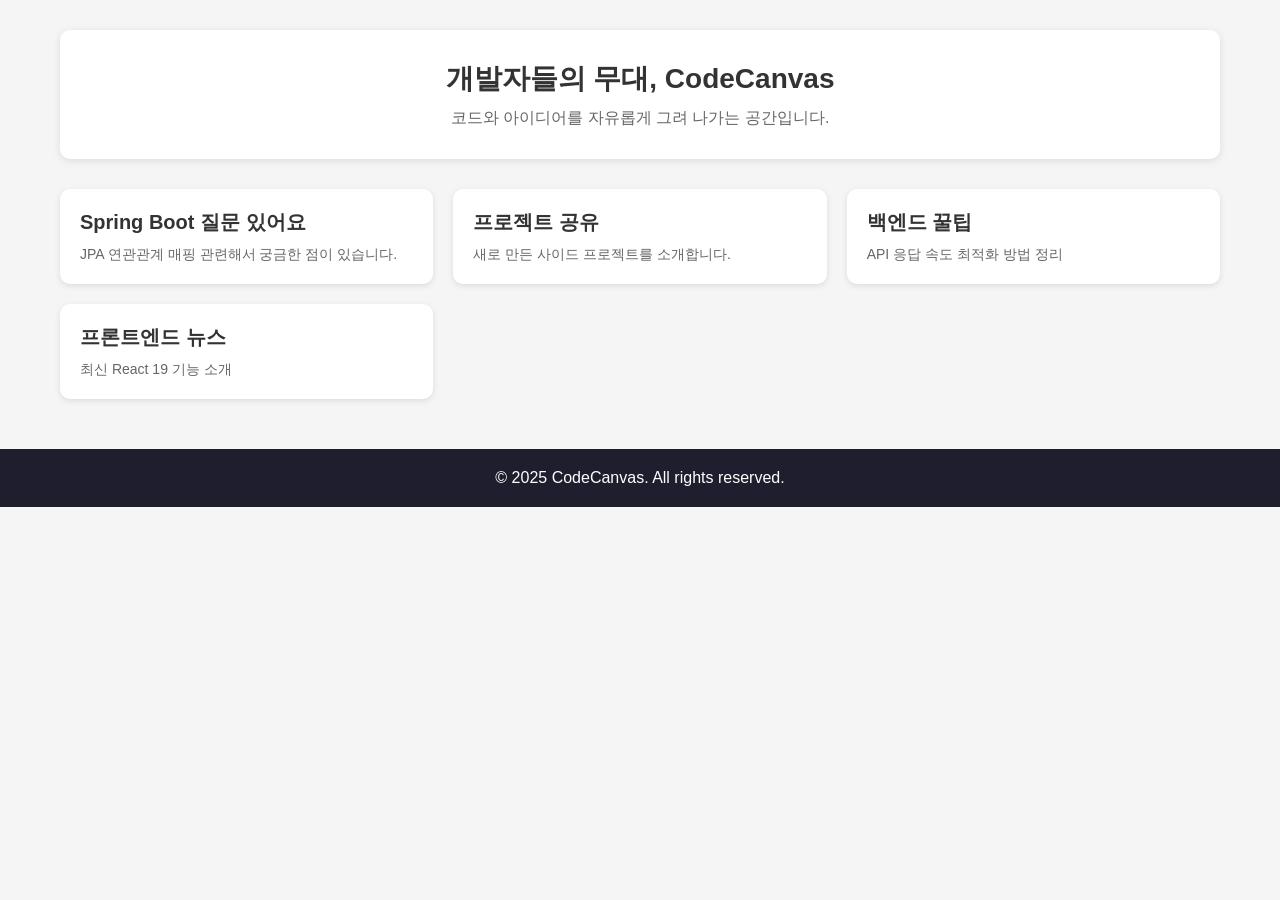
==== src/main/resources/templates/index.html @ 01c1982c "first commit" ====
<!DOCTYPE html>
<html lang="ko" xmlns:th="http://www.thymeleaf.org">
<head>
    <meta charset="UTF-8">
    <meta name="viewport" content="width=device-width, initial-scale=1.0">
    <link rel="stylesheet" href="/css/header.css">
    <title>CodeCanvas - 개발자 커뮤니티</title>
    <style>
        * {
            margin: 0;
            padding: 0;
            box-sizing: border-box;
            font-family: 'Segoe UI', Tahoma, Geneva, Verdana, sans-serif;
        }

        body {
            background-color: #f5f5f5;
            color: #333;
        }

        .container {
            max-width: 1200px;
            margin: 30px auto;
            padding: 0 20px;
        }

        .intro {
            background-color: #fff;
            padding: 30px;
            border-radius: 10px;
            box-shadow: 0 2px 8px rgba(0,0,0,0.1);
            margin-bottom: 30px;
            text-align: center;
        }

        .intro h2 {
            font-size: 28px;
            margin-bottom: 10px;
        }

        .intro p {
            font-size: 16px;
            color: #666;
        }

        .posts {
            display: grid;
            grid-template-columns: repeat(auto-fill, minmax(280px, 1fr));
            gap: 20px;
        }

        .post-card {
            background-color: #fff;
            border-radius: 10px;
            padding: 20px;
            box-shadow: 0 2px 6px rgba(0,0,0,0.1);
            transition: transform 0.2s;
        }

        .post-card:hover {
            transform: translateY(-5px);
        }

        .post-card h3 {
            font-size: 20px;
            margin-bottom: 10px;
        }

        .post-card p {
            font-size: 14px;
            color: #666;
        }

        footer {
            background-color: #1e1e2f;
            color: #fff;
            text-align: center;
            padding: 20px;
            margin-top: 50px;
        }
    </style>
</head>
<body>
<div th:replace="include/header :: mainHeader"></div>

<div class="container">
    <section class="intro">
        <h2>개발자들의 무대, CodeCanvas</h2>
        <p>코드와 아이디어를 자유롭게 그려 나가는 공간입니다.</p>
    </section>

    <section class="posts">
        <div class="post-card">
            <h3>Spring Boot 질문 있어요</h3>
            <p>JPA 연관관계 매핑 관련해서 궁금한 점이 있습니다.</p>
        </div>
        <div class="post-card">
            <h3>프로젝트 공유</h3>
            <p>새로 만든 사이드 프로젝트를 소개합니다.</p>
        </div>
        <div class="post-card">
            <h3>백엔드 꿀팁</h3>
            <p>API 응답 속도 최적화 방법 정리</p>
        </div>
        <div class="post-card">
            <h3>프론트엔드 뉴스</h3>
            <p>최신 React 19 기능 소개</p>
        </div>
    </section>
</div>

<footer>
    &copy; 2025 CodeCanvas. All rights reserved.
</footer>
</body>
</html>
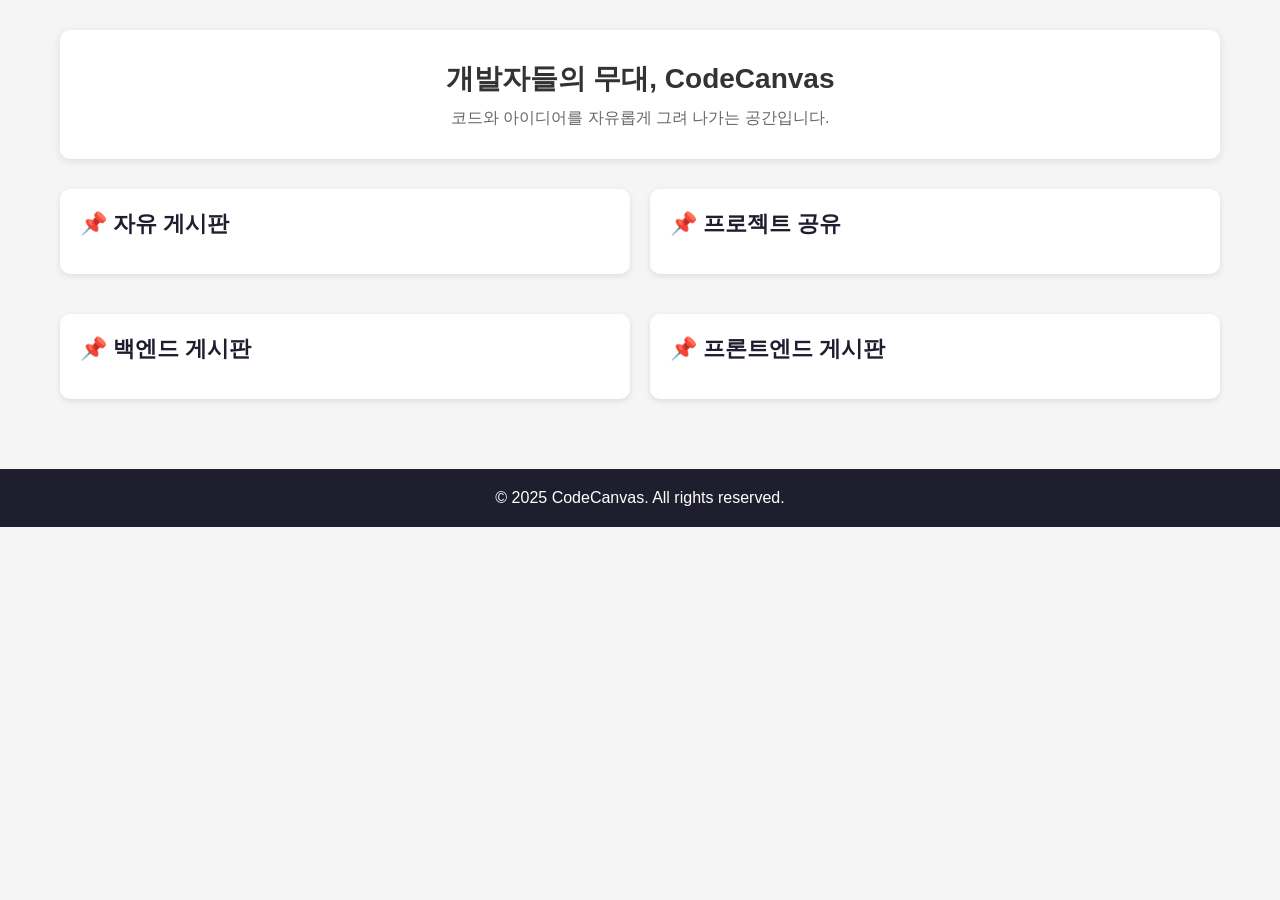
==== commit f3b96586: "feat: 회원가입시 이메일 인증 기능 구현 회원가입시 이메일이 중복되었는지 확인 후, 중복되지 않았다면, 이메일로 인증 메일을 발송. 사용자가 인증 메일의 링크를 들어가야 회원가" ====
--- a/src/main/resources/templates/index.html
+++ b/src/main/resources/templates/index.html
@@ -45,7 +45,7 @@
 
         .posts {
             display: grid;
-            grid-template-columns: repeat(auto-fill, minmax(280px, 1fr));
+            grid-template-columns: repeat(2, 1fr); /* 한 줄에 2개씩 */
             gap: 20px;
         }
 
@@ -78,6 +78,39 @@
             padding: 20px;
             margin-top: 50px;
         }
+        .board-section {
+    background: #fff;
+    padding: 20px;
+    border-radius: 10px;
+    box-shadow: 0 2px 6px rgba(0,0,0,0.1);
+    margin-bottom: 20px;
+}
+
+.board-section h2 {
+    font-size: 22px;
+    margin-bottom: 15px;
+    color: #1e1e2f;
+}
+
+.board-section ul {
+    list-style: none;
+    padding: 0;
+}
+
+.board-section ul li {
+    margin-bottom: 8px;
+}
+
+.board-section ul li a {
+    text-decoration: none;
+    color: #333;
+    transition: color 0.2s;
+}
+
+.board-section ul li a:hover {
+    color: #007bff;
+}
+
     </style>
 </head>
 <body>
@@ -90,23 +123,47 @@
     </section>
 
     <section class="posts">
-        <div class="post-card">
-            <h3>Spring Boot 질문 있어요</h3>
-            <p>JPA 연관관계 매핑 관련해서 궁금한 점이 있습니다.</p>
+        <!-- 게시판 1 -->
+        <div class="board-section">
+            <h2>📌 자유 게시판</h2>
+            <ul>
+                <li th:each="post : ${free}">
+                    <a th:href="@{/board/{id}(id=${post.idx})}" th:text="${post.title}"></a>
+                </li>
+            </ul>
         </div>
-        <div class="post-card">
-            <h3>프로젝트 공유</h3>
-            <p>새로 만든 사이드 프로젝트를 소개합니다.</p>
+
+        <!-- 게시판 2 -->
+        <div class="board-section">
+            <h2>📌 프로젝트 공유</h2>
+            <ul>
+                <li th:each="post : ${recruit}">
+                    <a th:href="@{/board/{id}(id=${post.idx})}" th:text="${post.title}"></a>
+                </li>
+            </ul>
         </div>
-        <div class="post-card">
-            <h3>백엔드 꿀팁</h3>
-            <p>API 응답 속도 최적화 방법 정리</p>
+
+        <!-- 게시판 3 -->
+        <div class="board-section">
+            <h2>📌 백엔드 게시판</h2>
+            <ul>
+                <li th:each="post : ${back}">
+                    <a th:href="@{/board/{id}(id=${post.idx})}" th:text="${post.title}"></a>
+                </li>
+            </ul>
         </div>
-        <div class="post-card">
-            <h3>프론트엔드 뉴스</h3>
-            <p>최신 React 19 기능 소개</p>
+
+        <!-- 게시판 4 -->
+        <div class="board-section">
+            <h2>📌 프론트엔드 게시판</h2>
+            <ul>
+                <li th:each="post : ${front}">
+                    <a th:href="@{/board/{id}(id=${post.idx})}" th:text="${post.title}"></a>
+                </li>
+            </ul>
         </div>
     </section>
+
 </div>
 
 <footer>
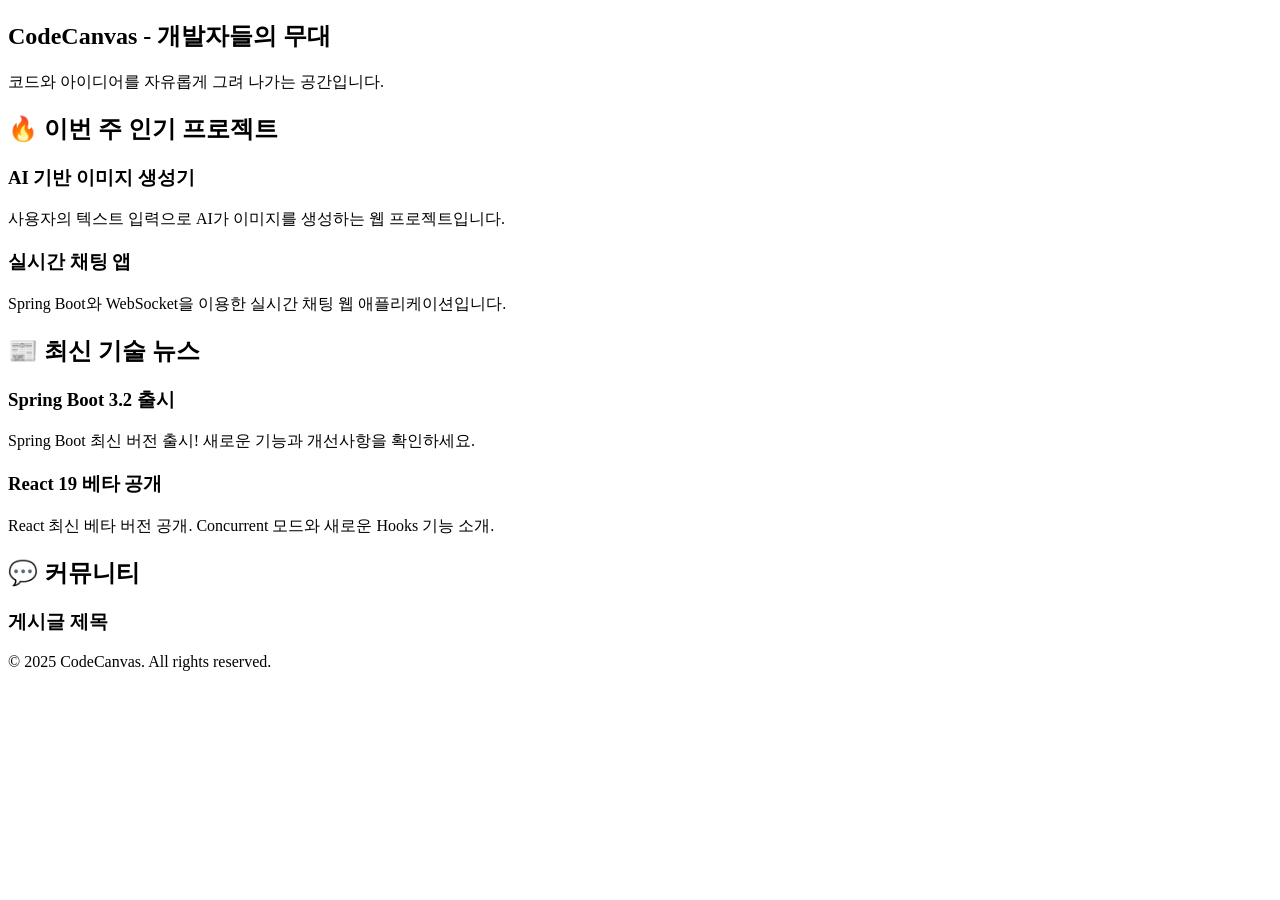
==== commit 8b66378d: "feat: 소셜 로그인 구현(구글, 깃허브) OAuth2.0을 이용한 소셜로그인 구현(구글은 로그인 성공, 깃허브는 아직 미완성)" ====
--- a/src/main/resources/templates/index.html
+++ b/src/main/resources/templates/index.html
@@ -3,167 +3,66 @@
 <head>
     <meta charset="UTF-8">
     <meta name="viewport" content="width=device-width, initial-scale=1.0">
+    <title>CodeCanvas - 개발자 커뮤니티</title>
+    <link rel="stylesheet" href="/css/main.css">
     <link rel="stylesheet" href="/css/header.css">
-    <title>CodeCanvas - 개발자 커뮤니티</title>
-    <style>
-        * {
-            margin: 0;
-            padding: 0;
-            box-sizing: border-box;
-            font-family: 'Segoe UI', Tahoma, Geneva, Verdana, sans-serif;
-        }
-
-        body {
-            background-color: #f5f5f5;
-            color: #333;
-        }
-
-        .container {
-            max-width: 1200px;
-            margin: 30px auto;
-            padding: 0 20px;
-        }
-
-        .intro {
-            background-color: #fff;
-            padding: 30px;
-            border-radius: 10px;
-            box-shadow: 0 2px 8px rgba(0,0,0,0.1);
-            margin-bottom: 30px;
-            text-align: center;
-        }
-
-        .intro h2 {
-            font-size: 28px;
-            margin-bottom: 10px;
-        }
-
-        .intro p {
-            font-size: 16px;
-            color: #666;
-        }
-
-        .posts {
-            display: grid;
-            grid-template-columns: repeat(2, 1fr); /* 한 줄에 2개씩 */
-            gap: 20px;
-        }
-
-        .post-card {
-            background-color: #fff;
-            border-radius: 10px;
-            padding: 20px;
-            box-shadow: 0 2px 6px rgba(0,0,0,0.1);
-            transition: transform 0.2s;
-        }
-
-        .post-card:hover {
-            transform: translateY(-5px);
-        }
-
-        .post-card h3 {
-            font-size: 20px;
-            margin-bottom: 10px;
-        }
-
-        .post-card p {
-            font-size: 14px;
-            color: #666;
-        }
-
-        footer {
-            background-color: #1e1e2f;
-            color: #fff;
-            text-align: center;
-            padding: 20px;
-            margin-top: 50px;
-        }
-        .board-section {
-    background: #fff;
-    padding: 20px;
-    border-radius: 10px;
-    box-shadow: 0 2px 6px rgba(0,0,0,0.1);
-    margin-bottom: 20px;
-}
-
-.board-section h2 {
-    font-size: 22px;
-    margin-bottom: 15px;
-    color: #1e1e2f;
-}
-
-.board-section ul {
-    list-style: none;
-    padding: 0;
-}
-
-.board-section ul li {
-    margin-bottom: 8px;
-}
-
-.board-section ul li a {
-    text-decoration: none;
-    color: #333;
-    transition: color 0.2s;
-}
-
-.board-section ul li a:hover {
-    color: #007bff;
-}
-
-    </style>
 </head>
 <body>
 <div th:replace="include/header :: mainHeader"></div>
 
 <div class="container">
+    <!-- 소개 섹션 -->
     <section class="intro">
-        <h2>개발자들의 무대, CodeCanvas</h2>
+        <h1>CodeCanvas - 개발자들의 무대</h1>
         <p>코드와 아이디어를 자유롭게 그려 나가는 공간입니다.</p>
     </section>
 
-    <section class="posts">
-        <!-- 게시판 1 -->
-        <div class="board-section">
-            <h2>📌 자유 게시판</h2>
-            <ul>
-                <li th:each="post : ${free}">
-                    <a th:href="@{/board/{id}(id=${post.idx})}" th:text="${post.title}"></a>
-                </li>
-            </ul>
-        </div>
-
-        <!-- 게시판 2 -->
-        <div class="board-section">
-            <h2>📌 프로젝트 공유</h2>
-            <ul>
-                <li th:each="post : ${recruit}">
-                    <a th:href="@{/board/{id}(id=${post.idx})}" th:text="${post.title}"></a>
-                </li>
-            </ul>
-        </div>
-
-        <!-- 게시판 3 -->
-        <div class="board-section">
-            <h2>📌 백엔드 게시판</h2>
-            <ul>
-                <li th:each="post : ${back}">
-                    <a th:href="@{/board/{id}(id=${post.idx})}" th:text="${post.title}"></a>
-                </li>
-            </ul>
-        </div>
-
-        <!-- 게시판 4 -->
-        <div class="board-section">
-            <h2>📌 프론트엔드 게시판</h2>
-            <ul>
-                <li th:each="post : ${front}">
-                    <a th:href="@{/board/{id}(id=${post.idx})}" th:text="${post.title}"></a>
-                </li>
-            </ul>
+    <!-- 인기 프로젝트 섹션 -->
+    <section class="section">
+        <h2>🔥 이번 주 인기 프로젝트</h2>
+        <div class="card-grid">
+            <!-- 하드코딩 예시 -->
+            <div class="card">
+                <div class="card-img" style="background-image:url('/images/project1.png')"></div>
+                <h3>AI 기반 이미지 생성기</h3>
+                <p>사용자의 텍스트 입력으로 AI가 이미지를 생성하는 웹 프로젝트입니다.</p>
+            </div>
+            <div class="card">
+                <div class="card-img" style="background-image:url('/images/project2.png')"></div>
+                <h3>실시간 채팅 앱</h3>
+                <p>Spring Boot와 WebSocket을 이용한 실시간 채팅 웹 애플리케이션입니다.</p>
+            </div>
         </div>
     </section>
 
+    <!-- 최신 기술 뉴스 섹션 -->
+    <section class="section">
+        <h2>📰 최신 기술 뉴스</h2>
+        <div class="card-grid">
+            <!-- 하드코딩 예시 -->
+            <div class="card">
+                <div class="card-img" style="background-image:url('/images/news1.png')"></div>
+                <h3>Spring Boot 3.2 출시</h3>
+                <p>Spring Boot 최신 버전 출시! 새로운 기능과 개선사항을 확인하세요.</p>
+            </div>
+            <div class="card">
+                <div class="card-img" style="background-image:url('/images/news2.png')"></div>
+                <h3>React 19 베타 공개</h3>
+                <p>React 최신 베타 버전 공개. Concurrent 모드와 새로운 Hooks 기능 소개.</p>
+            </div>
+        </div>
+    </section>
+
+    <!-- 커뮤니티 게시판 섹션 -->
+    <section class="section">
+        <h2>💬 커뮤니티</h2>
+        <div class="card-grid">
+            <div class="card" th:each="post : ${free}">
+                <h3 th:text="${post.title}">게시글 제목</h3>
+                <p th:text="${post.content.length() > 50 ? post.content.substring(0,50)+'...' : post.content}"></p>
+            </div>
+        </div>
+    </section>
 </div>
 
 <footer>
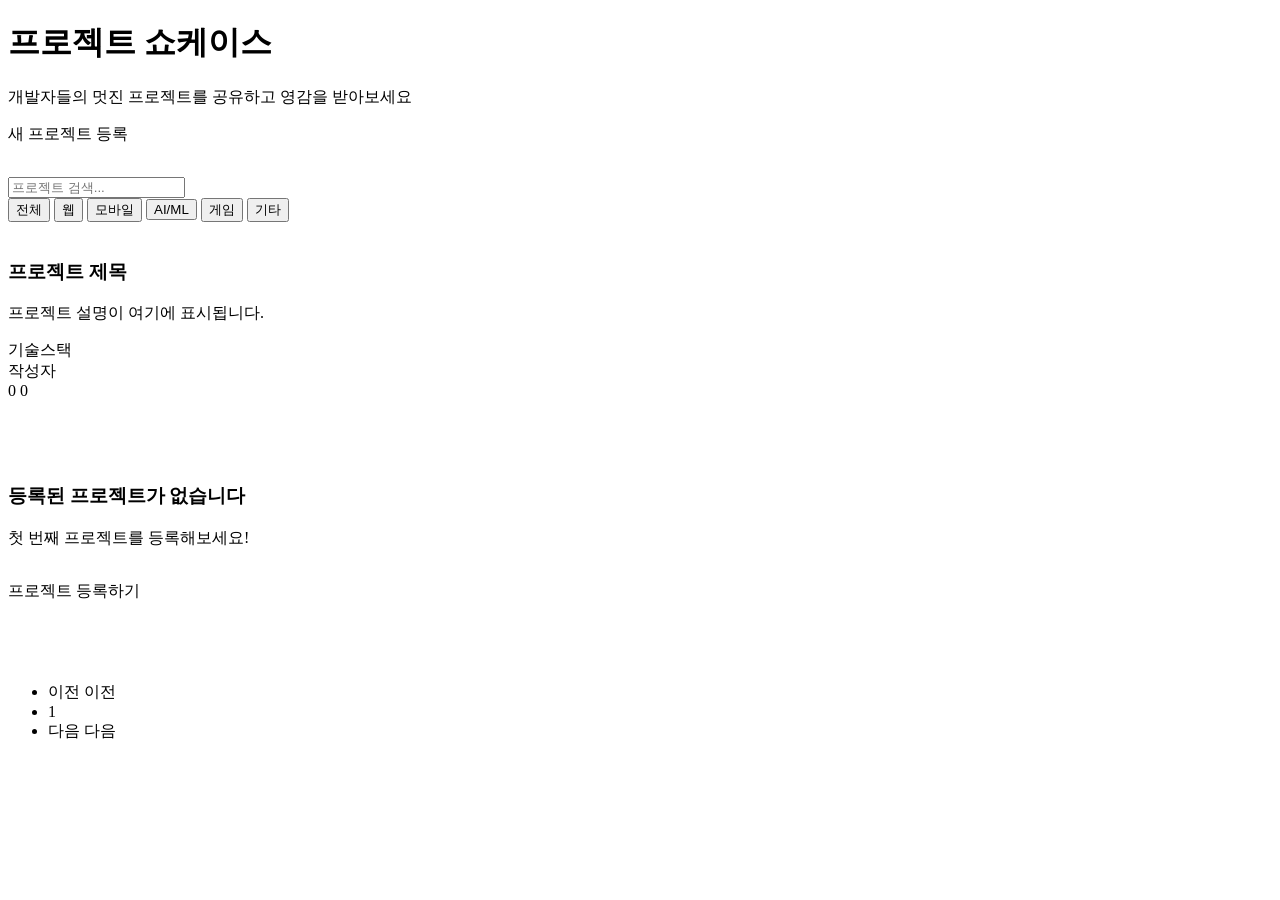
==== commit 1afa7bf7: "feat: 디자인 변경 및 게시판 구현 현재 댓글,답글 기능 미구현" ====
--- a/src/main/resources/templates/index.html
+++ b/src/main/resources/templates/index.html
@@ -1,72 +1,134 @@
 <!DOCTYPE html>
-<html lang="ko" xmlns:th="http://www.thymeleaf.org">
-<head>
-    <meta charset="UTF-8">
-    <meta name="viewport" content="width=device-width, initial-scale=1.0">
-    <title>CodeCanvas - 개발자 커뮤니티</title>
-    <link rel="stylesheet" href="/css/main.css">
-    <link rel="stylesheet" href="/css/header.css">
+<html xmlns:th="http://www.thymeleaf.org">
+<head th:replace="~{fragments/header :: head}">
+    <title>프로젝트 쇼케이스 - CodeCanvas</title>
 </head>
 <body>
-<div th:replace="include/header :: mainHeader"></div>
+<!-- 네비게이션 -->
+<nav th:replace="~{fragments/header :: navbar}"></nav>
 
-<div class="container">
-    <!-- 소개 섹션 -->
-    <section class="intro">
-        <h1>CodeCanvas - 개발자들의 무대</h1>
-        <p>코드와 아이디어를 자유롭게 그려 나가는 공간입니다.</p>
-    </section>
+<!-- 헤더 섹션 -->
+<div class="header-section">
+    <div class="container">
+        <h1><i class="fas fa-rocket"></i> 프로젝트 쇼케이스</h1>
+        <p>개발자들의 멋진 프로젝트를 공유하고 영감을 받아보세요</p>
+        <a th:href="@{/projects/new}" class="btn btn-new-project mt-3">
+            <i class="fas fa-plus"></i> 새 프로젝트 등록
+        </a>
+    </div>
+</div>
 
-    <!-- 인기 프로젝트 섹션 -->
-    <section class="section">
-        <h2>🔥 이번 주 인기 프로젝트</h2>
-        <div class="card-grid">
-            <!-- 하드코딩 예시 -->
-            <div class="card">
-                <div class="card-img" style="background-image:url('/images/project1.png')"></div>
-                <h3>AI 기반 이미지 생성기</h3>
-                <p>사용자의 텍스트 입력으로 AI가 이미지를 생성하는 웹 프로젝트입니다.</p>
+<!-- 메인 컨텐츠 -->
+<div class="container pb-5" style="margin-top: 2rem;">
+    <!-- 필터 섹션 -->
+    <div class="filter-section">
+        <div class="row g-3">
+            <div class="col-md-6">
+                <input type="text" class="form-control search-box" placeholder="프로젝트 검색...">
             </div>
-            <div class="card">
-                <div class="card-img" style="background-image:url('/images/project2.png')"></div>
-                <h3>실시간 채팅 앱</h3>
-                <p>Spring Boot와 WebSocket을 이용한 실시간 채팅 웹 애플리케이션입니다.</p>
+            <div class="col-md-6">
+                <div class="d-flex flex-wrap justify-content-md-end">
+                    <button class="filter-btn active">전체</button>
+                    <button class="filter-btn">웹</button>
+                    <button class="filter-btn">모바일</button>
+                    <button class="filter-btn">AI/ML</button>
+                    <button class="filter-btn">게임</button>
+                    <button class="filter-btn">기타</button>
+                </div>
             </div>
         </div>
-    </section>
+    </div>
 
-    <!-- 최신 기술 뉴스 섹션 -->
-    <section class="section">
-        <h2>📰 최신 기술 뉴스</h2>
-        <div class="card-grid">
-            <!-- 하드코딩 예시 -->
-            <div class="card">
-                <div class="card-img" style="background-image:url('/images/news1.png')"></div>
-                <h3>Spring Boot 3.2 출시</h3>
-                <p>Spring Boot 최신 버전 출시! 새로운 기능과 개선사항을 확인하세요.</p>
-            </div>
-            <div class="card">
-                <div class="card-img" style="background-image:url('/images/news2.png')"></div>
-                <h3>React 19 베타 공개</h3>
-                <p>React 최신 베타 버전 공개. Concurrent 모드와 새로운 Hooks 기능 소개.</p>
+    <!-- 프로젝트 그리드 -->
+    <div class="row g-4">
+        <!-- 프로젝트 카드 (Thymeleaf 반복문) -->
+        <div class="col-md-6 col-lg-4" th:each="project : ${projects}">
+            <div class="project-card" th:data-project-id="${project.id}">
+                <img th:src="${project.thumbnailUrl != null ? project.thumbnailUrl : 'https://via.placeholder.com/400x200/e5e7eb/6b7280?text=Project+Image'}"
+                     class="project-thumbnail"
+                     th:alt="${project.title}">
+                <div class="project-content">
+                    <h3 class="project-title" th:text="${project.title}">프로젝트 제목</h3>
+                    <p class="project-description" th:text="${project.description}">
+                        프로젝트 설명이 여기에 표시됩니다.
+                    </p>
+                    <div class="tech-tags">
+                            <span class="tech-tag" th:each="tech : ${project.techStack}" th:text="${tech}">
+                                기술스택
+                            </span>
+                    </div>
+                    <div class="project-meta">
+                        <div class="author-info">
+                            <div class="author-avatar"
+                                 th:style="${project.author.avatarUrl != null ? 'background-image: url(' + project.author.avatarUrl + '); background-size: cover;' : ''}">
+                            </div>
+                            <span class="author-name" th:text="${project.author.username}">작성자</span>
+                        </div>
+                        <div class="project-stats">
+                                <span class="stat-item">
+                                    <i class="fas fa-heart"></i>
+                                    <span th:text="${project.likeCount}">0</span>
+                                </span>
+                            <span class="stat-item">
+                                    <i class="fas fa-eye"></i>
+                                    <span th:text="${project.viewCount}">0</span>
+                                </span>
+                        </div>
+                    </div>
+                </div>
             </div>
         </div>
-    </section>
 
-    <!-- 커뮤니티 게시판 섹션 -->
-    <section class="section">
-        <h2>💬 커뮤니티</h2>
-        <div class="card-grid">
-            <div class="card" th:each="post : ${free}">
-                <h3 th:text="${post.title}">게시글 제목</h3>
-                <p th:text="${post.content.length() > 50 ? post.content.substring(0,50)+'...' : post.content}"></p>
+        <!-- 프로젝트가 없을 때 -->
+        <div class="col-12" th:if="${#lists.isEmpty(projects)}">
+            <div class="text-center" style="padding: 4rem 0;">
+                <i class="fas fa-inbox" style="font-size: 4rem; color: var(--text-secondary); margin-bottom: 1rem;"></i>
+                <h3 style="color: var(--text-secondary);">등록된 프로젝트가 없습니다</h3>
+                <p style="color: var(--text-secondary); margin-bottom: 2rem;">
+                    첫 번째 프로젝트를 등록해보세요!
+                </p>
+                <a th:href="@{/projects/new}" class="btn btn-new-project">
+                    <i class="fas fa-plus"></i> 프로젝트 등록하기
+                </a>
             </div>
         </div>
-    </section>
+    </div>
+
+    <!-- 페이지네이션 -->
+    <nav class="mt-5" th:if="${totalPages > 1}">
+        <ul class="pagination justify-content-center">
+            <!-- 이전 버튼 -->
+            <li class="page-item" th:classappend="${currentPage == 0} ? 'disabled'">
+                <a class="page-link"
+                   th:href="@{/projects(page=${currentPage - 1})}"
+                   th:if="${currentPage > 0}">이전</a>
+                <span class="page-link" th:if="${currentPage == 0}">이전</span>
+            </li>
+
+            <!-- 페이지 번호 -->
+            <li class="page-item"
+                th:each="pageNum : ${#numbers.sequence(0, totalPages - 1)}"
+                th:classappend="${pageNum == currentPage} ? 'active'">
+                <a class="page-link"
+                   th:href="@{/projects(page=${pageNum})}"
+                   th:text="${pageNum + 1}">1</a>
+            </li>
+
+            <!-- 다음 버튼 -->
+            <li class="page-item" th:classappend="${currentPage == totalPages - 1} ? 'disabled'">
+                <a class="page-link"
+                   th:href="@{/projects(page=${currentPage + 1})}"
+                   th:if="${currentPage < totalPages - 1}">다음</a>
+                <span class="page-link" th:if="${currentPage == totalPages - 1}">다음</span>
+            </li>
+        </ul>
+    </nav>
 </div>
 
-<footer>
-    &copy; 2025 CodeCanvas. All rights reserved.
-</footer>
+<!-- 푸터 -->
+<footer th:replace="~{fragments/footer :: footer}"></footer>
+
+<!-- Scripts -->
+<th:block th:replace="~{fragments/footer :: scripts}"></th:block>
 </body>
-</html>
+</html>
